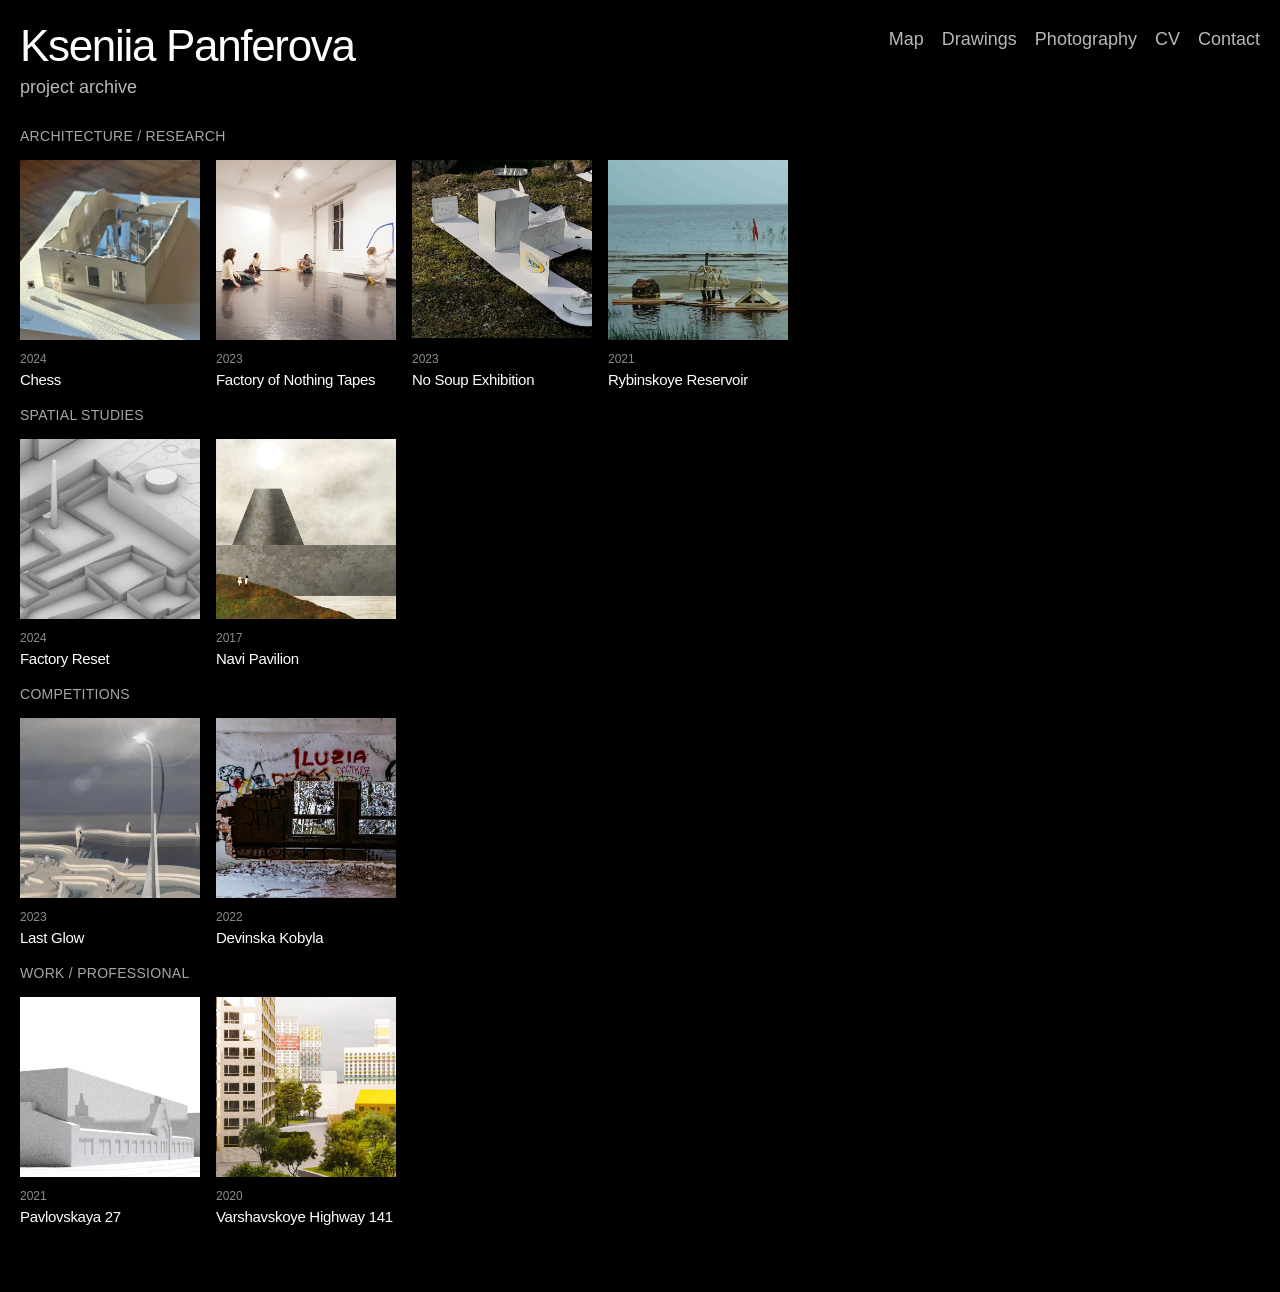
==== archive/index.html @ c4956ab9 "большой апдейт" ====
<!doctype html>
<html lang="en">
<head>
  <meta charset="utf-8">
  <meta name="viewport" content="width=device-width, initial-scale=1">
  <title>Archive — Kseniia Panferova</title>
  <link rel="stylesheet" href="../style.css">
</head>

<body class="archive-page">
  <header class="site-header">
    <div class="site-header-inner">
      <div class="site-brand">
        <h1 class="site-title"><a href="../">Kseniia Panferova</a></h1>
        <p class="site-subtitle">project archive</p>
      </div>

      <nav class="site-nav" aria-label="Main navigation">
        <a href="../">Map</a>
        <a href="../drawings.html">Drawings</a>
        <a href="../photography.html">Photography</a>
        <a href="../cv.html">CV</a>
        <a href="../contact.html">Contact</a>
      </nav>
    </div>
  </header>

  <main class="projects-root" id="projects-root" aria-label="Project archive"></main>

  <script src="../projects.js"></script>
  <script src="../archive.js"></script>
</body>
</html>
---- style.css ----
/* ========================= RESET / BASE ========================= */

* {
  box-sizing: border-box;
}

html,
body {
  margin: 0;
  padding: 0;
}

body {
  background: #000;
  color: #fff;
  font-family: Inter, Arial, Helvetica, sans-serif;
  font-weight: 400;
  line-height: 1.3;
  -webkit-font-smoothing: antialiased;
  text-rendering: optimizeLegibility;
  overflow-x: hidden;
}

img {
  display: block;
}

a {
  color: inherit;
  text-decoration: none;
}

button {
  font: inherit;
}

/* ========================= SHARED HEADER ========================= */

.site-header {
  position: relative;
  z-index: 20;
  padding: 24px 20px 20px;
}

.site-header-inner {
  display: flex;
  justify-content: space-between;
  align-items: flex-start;
  gap: 24px;
}

.site-brand {
  display: flex;
  flex-direction: column;
  gap: 4px;
}

.site-title {
  margin: 0;
  font-size: clamp(28px, 4vw, 44px);
  font-weight: 450;
  letter-spacing: -0.03em;
  line-height: 1;
}

.site-subtitle {
  margin: 4px 0 0;
  max-width: 560px;
  font-size: 18px;
  color: rgba(255, 255, 255, 0.72);
}

.site-nav {
  display: flex;
  align-items: flex-start;
  flex-wrap: wrap;
  justify-content: flex-end;
  gap: 18px;
  padding-top: 4px;
}

.site-nav a {
  font-size: 18px;
  font-weight: 450;
  opacity: 0.72;
  transition: opacity 0.2s ease;
}

.site-nav a:hover {
  opacity: 1;
}

/* ========================= HOME / INTEREST GRAPH ========================= */

.home-page {
  min-height: 100vh;
}

.interest-page {
  padding: 0 20px 40px;
}

.interest-intro {
  max-width: 760px;
  margin: 28px 0 24px;
}

.interest-intro p {
  margin: 0;
  font-size: clamp(22px, 3vw, 42px);
  font-weight: 420;
  letter-spacing: -0.035em;
  line-height: 1.05;
  color: rgba(255, 255, 255, 0.88);
}

.interest-layout {
  display: grid;
  grid-template-columns: minmax(0, 1fr) 360px;
  gap: 24px;
  align-items: stretch;
  min-height: 560px;
}

.interest-graph {
  position: relative;
  min-height: 620px;
  border: 1px solid rgba(255, 255, 255, 0.12);
  border-radius: 28px;
  overflow: hidden;
  background:
    radial-gradient(circle at 20% 20%, rgba(255, 255, 255, 0.12), transparent 26%),
    radial-gradient(circle at 78% 70%, rgba(255, 255, 255, 0.08), transparent 26%),
    #030303;
}

.graph-lines {
  position: absolute;
  inset: 0;
  width: 100%;
  height: 100%;
}

.graph-line {
  stroke: rgba(255, 255, 255, 0.18);
  stroke-width: 0.12;
  vector-effect: non-scaling-stroke;
}

.graph-nodes {
  position: absolute;
  inset: 0;
}

.interest-node {
  position: absolute;
  left: var(--x);
  top: var(--y);
  transform: translate(-50%, -50%);
  display: inline-flex;
  align-items: center;
  justify-content: center;
  max-width: 210px;
  min-height: 42px;
  padding: 12px 16px;
  border: 1px solid rgba(255, 255, 255, 0.34);
  border-radius: 999px;
  background: rgba(0, 0, 0, 0.58);
  color: #fff;
  cursor: pointer;
  text-align: center;
  backdrop-filter: blur(10px);
  -webkit-backdrop-filter: blur(10px);
  animation: floatNode 7s ease-in-out infinite;
  animation-delay: var(--delay);
  transition:
    background 0.2s ease,
    border-color 0.2s ease,
    opacity 0.2s ease,
    transform 0.2s ease;
}

.interest-node:hover,
.interest-node.is-active {
  background: rgba(255, 255, 255, 0.94);
  border-color: rgba(255, 255, 255, 0.94);
  color: #000;
  z-index: 5;
}

.interest-node:hover {
  transform: translate(-50%, -50%) scale(1.04);
}

.interest-node--small {
  font-size: 14px;
  min-height: 36px;
}

.interest-node--medium {
  font-size: 16px;
}

.interest-node--large {
  font-size: 20px;
  min-height: 52px;
  padding: 14px 20px;
}

.interest-node-label {
  display: block;
  line-height: 1.05;
  letter-spacing: -0.02em;
}

@keyframes floatNode {
  0%,
  100% {
    margin-top: calc(var(--float) * -0.45);
    margin-left: 0;
  }

  50% {
    margin-top: calc(var(--float) * 0.55);
    margin-left: calc(var(--float) * 0.35);
  }
}

.interest-panel {
  min-height: 620px;
  padding: 22px;
  border: 1px solid rgba(255, 255, 255, 0.16);
  border-radius: 28px;
  background: rgba(255, 255, 255, 0.055);
}

.panel-kicker,
.panel-projects h3 {
  margin: 0 0 12px;
  font-size: 12px;
  font-weight: 520;
  letter-spacing: 0.08em;
  text-transform: uppercase;
  color: rgba(255, 255, 255, 0.55);
}

.interest-panel h2 {
  margin: 0 0 14px;
  font-size: clamp(28px, 3vw, 42px);
  font-weight: 430;
  line-height: 1;
  letter-spacing: -0.04em;
}

.interest-panel p {
  margin: 0;
  font-size: 16px;
  line-height: 1.45;
  color: rgba(255, 255, 255, 0.78);
}

.panel-empty,
.panel-note {
  color: rgba(255, 255, 255, 0.62);
}

.panel-projects {
  margin-top: 28px;
}

.panel-project {
  display: grid;
  grid-template-columns: 48px minmax(0, 1fr);
  gap: 12px;
  padding: 12px 0;
  border-top: 1px solid rgba(255, 255, 255, 0.13);
}

.panel-project:hover .panel-project-title {
  text-decoration: underline;
  text-underline-offset: 3px;
}

.panel-project-year {
  font-size: 13px;
  color: rgba(255, 255, 255, 0.48);
}

.panel-project-title {
  font-size: 16px;
  line-height: 1.2;
}

/* ========================= ARCHIVE / PROJECT GRID ========================= */

.projects-root {
  padding: 8px 20px 48px;
}

.project-group {
  margin-bottom: 18px;
}

.project-group-title {
  margin: 0 0 14px;
  font-size: 14px;
  font-weight: 500;
  letter-spacing: 0.02em;
  text-transform: uppercase;
  color: rgba(255, 255, 255, 0.65);
}

.projects-grid {
  display: grid;
  grid-template-columns: repeat(4, 180px);
  gap: 16px;
  justify-content: start;
}

.project-card {
  display: block;
}

.project-card img {
  width: 100%;
  height: auto;
  background: rgba(255, 255, 255, 0.08);
}

.project-meta {
  margin-top: 8px;
}

.project-year {
  display: inline-block;
  margin-bottom: 4px;
  font-size: 12px;
  color: rgba(255, 255, 255, 0.55);
}

.project-card h2,
.project-card h3 {
  margin: 0;
  font-size: 15px;
  font-weight: 450;
  letter-spacing: -0.02em;
  line-height: 1.15;
}

/* ========================= PROJECT PAGE ========================= */

.project-header {
  position: fixed;
  top: 12px;
  left: 12px;
  z-index: 100;
  padding: 0;
  margin: 0;
}

.back-link {
  display: inline-block;
  color: #fff;
  text-decoration: none;
  font-size: 15px;
  font-weight: 500;
  line-height: 1;
  padding: 10px 12px;
  background: rgba(0, 0, 0, 0.72);
  border: 1px solid rgba(255, 255, 255, 0.18);
  border-radius: 999px;
  backdrop-filter: blur(8px);
  -webkit-backdrop-filter: blur(8px);
  transition: background 0.2s ease, border-color 0.2s ease, opacity 0.2s ease;
}

.back-link:hover {
  background: rgba(255, 255, 255, 0.12);
  border-color: rgba(255, 255, 255, 0.35);
}

.project-page {
  width: 100%;
  margin: 0;
  padding: 0;
}

.project-images {
  width: 100%;
  max-width: 1600px;
  margin: 0 auto;
  padding: 0;
  display: flex;
  flex-direction: column;
  row-gap: 4px;
}

.project-images img {
  width: 100%;
  max-width: 100%;
  height: auto;
  margin: 0;
  padding: 0;
}

/* ========================= SIMPLE CONTENT PAGES ========================= */

.cv-header {
  position: fixed;
  top: 16px;
  left: 16px;
  z-index: 100;
}

.cv-page,
.content-page {
  max-width: 820px;
  margin: 0 auto;
  padding: 80px 20px 48px;
}

.cv-title,
.content-title {
  margin: 0 0 32px;
  font-size: clamp(32px, 5vw, 56px);
  font-weight: 450;
  letter-spacing: -0.03em;
  line-height: 1;
}

.cv-section,
.content-section {
  margin-bottom: 32px;
}

.cv-section h2,
.content-section h2 {
  margin: 0 0 10px;
  font-size: 20px;
  font-weight: 500;
  color: rgba(255, 255, 255, 0.72);
}

.cv-section p,
.content-section p {
  margin: 0;
  font-size: 16px;
  line-height: 1.5;
}

/* ========================= RESPONSIVE ========================= */

@media (max-width: 900px) {
  .interest-layout {
    grid-template-columns: 1fr;
  }

  .interest-graph,
  .interest-panel {
    min-height: auto;
  }

  .interest-graph {
    height: 620px;
  }

  .interest-panel {
    padding: 20px;
  }
}

@media (max-width: 640px) {
  .site-header {
    padding: 18px 16px 16px;
  }

  .site-header-inner {
    flex-direction: column;
    align-items: flex-start;
  }

  .site-nav {
    justify-content: flex-start;
    gap: 14px;
    padding-top: 0;
  }

  .site-nav a {
    font-size: 16px;
  }

  .interest-page {
    padding: 0 16px 32px;
  }

  .interest-intro {
    margin-top: 20px;
  }

  .interest-layout {
    gap: 16px;
  }

  .interest-graph {
    height: 520px;
    border-radius: 22px;
  }

  .interest-node {
    max-width: 150px;
    padding: 9px 12px;
  }

  .interest-node--small,
  .interest-node--medium,
  .interest-node--large {
    font-size: 13px;
    min-height: 34px;
  }

  .interest-panel {
    border-radius: 22px;
  }

  .projects-root {
    padding: 0 16px 32px;
  }

  .projects-grid {
    display: grid;
    grid-template-columns: repeat(2, minmax(0, 1fr));
    gap: 12px;
    justify-content: stretch;
  }

  .project-card {
    width: auto;
    min-width: 0;
  }

  .project-card img {
    width: 100%;
    max-width: 100%;
    height: auto;
  }

  .project-meta {
    margin-top: 8px;
  }

  .project-card h2,
  .project-card h3 {
    font-size: 14px;
  }

  .project-header {
    top: 10px;
    left: 10px;
  }

  .back-link {
    font-size: 14px;
    padding: 9px 11px;
  }

  .cv-page,
  .content-page {
    padding: 72px 16px 36px;
  }
}

@media (prefers-reduced-motion: reduce) {
  .interest-node {
    animation: none;
  }
}
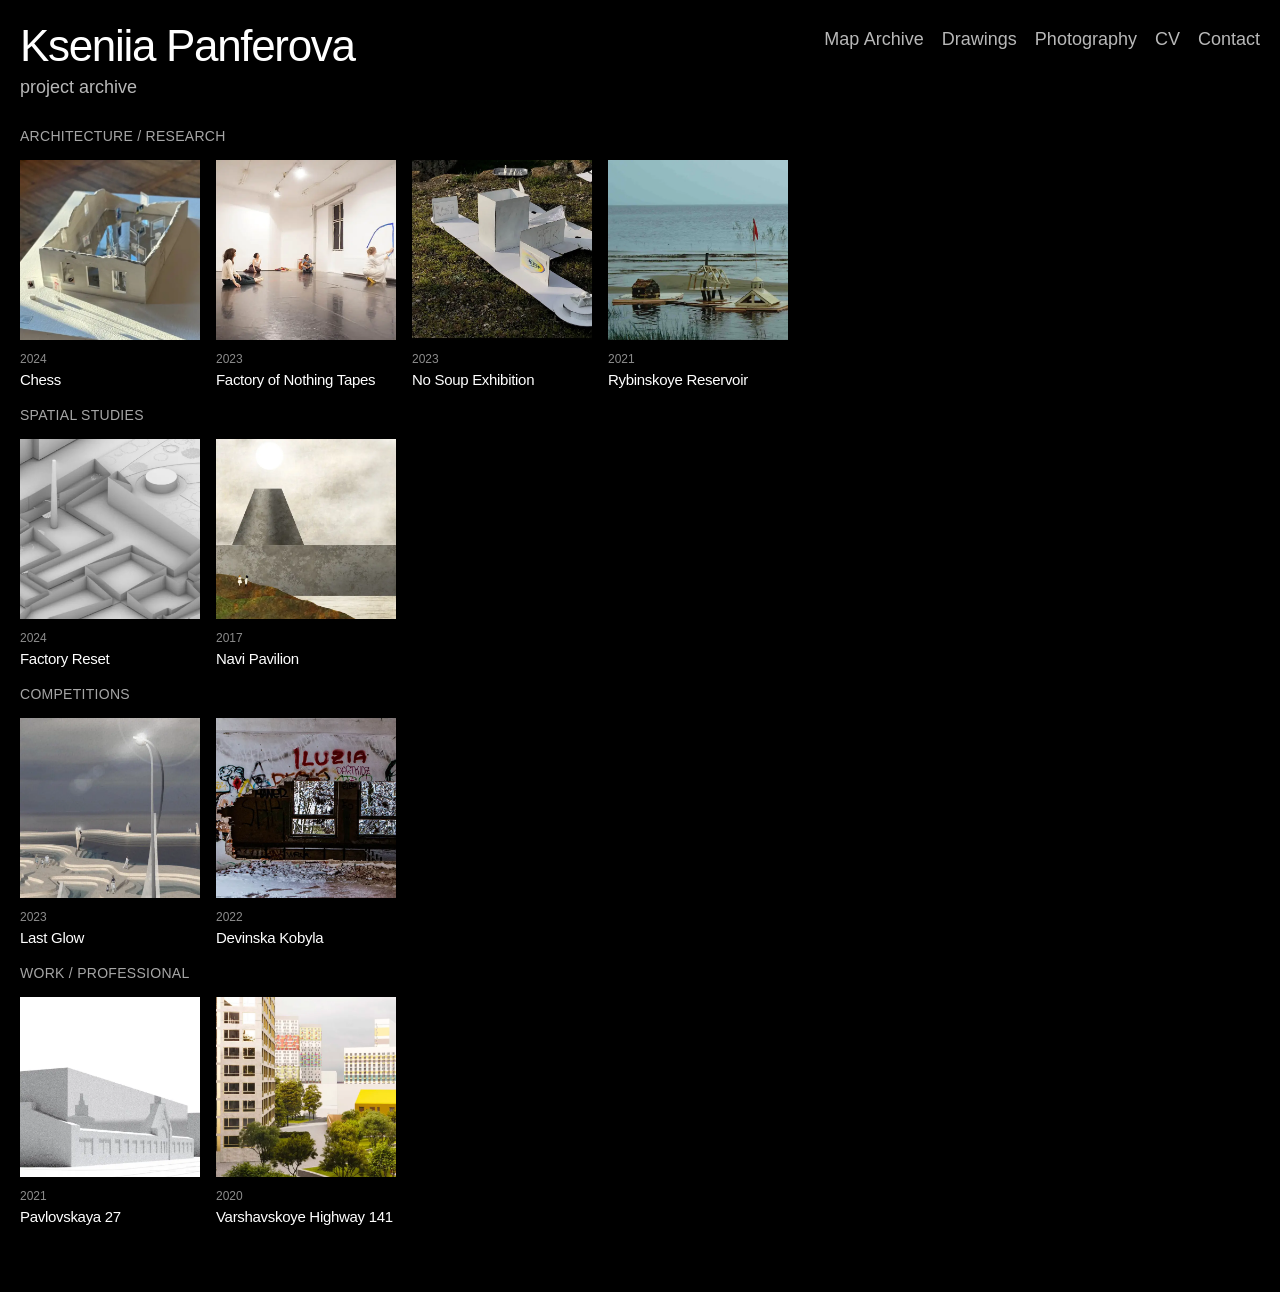
==== commit 038ca36c: "toggle" ====
--- a/archive/index.html
+++ b/archive/index.html
@@ -16,7 +16,11 @@
       </div>
 
       <nav class="site-nav" aria-label="Main navigation">
-        <a href="../">Map</a>
+        <div class="view-switcher" aria-label="Portfolio view">
+          <a class="view-switcher-link" href="../">Map</a>
+          <a class="view-switcher-link is-active" href="./" aria-current="page">Archive</a>
+        </div>
+
         <a href="../drawings.html">Drawings</a>
         <a href="../photography.html">Photography</a>
         <a href="../cv.html">CV</a>
--- a/style.css
+++ b/style.css
@@ -1,14 +1,8 @@
 /* ========================= RESET / BASE ========================= */
 
-* {
-  box-sizing: border-box;
-}
-
-html,
-body {
-  margin: 0;
-  padding: 0;
-}
+* { box-sizing: border-box; }
+
+html, body { margin: 0; padding: 0; }
 
 body {
   background: #000;
@@ -21,18 +15,9 @@
   overflow-x: hidden;
 }
 
-img {
-  display: block;
-}
-
-a {
-  color: inherit;
-  text-decoration: none;
-}
-
-button {
-  font: inherit;
-}
+img { display: block; }
+a { color: inherit; text-decoration: none; }
+button { font: inherit; }
 
 /* ========================= SHARED HEADER ========================= */
 
@@ -86,23 +71,17 @@
   transition: opacity 0.2s ease;
 }
 
-.site-nav a:hover {
-  opacity: 1;
-}
-
-/* ========================= HOME / INTEREST GRAPH ========================= */
-
-.home-page {
-  min-height: 100vh;
-}
-
-.interest-page {
-  padding: 0 20px 40px;
-}
+.site-nav a:hover { opacity: 1; }
+
+/* ========================= HOME / FULL-WIDTH INTEREST GRAPH ========================= */
+
+.home-page { min-height: 100vh; }
+
+.interest-page { padding: 0 20px 36px; }
 
 .interest-intro {
-  max-width: 760px;
-  margin: 28px 0 24px;
+  max-width: 820px;
+  margin: 28px 0 22px;
 }
 
 .interest-intro p {
@@ -115,23 +94,38 @@
 }
 
 .interest-layout {
-  display: grid;
-  grid-template-columns: minmax(0, 1fr) 360px;
-  gap: 24px;
-  align-items: stretch;
-  min-height: 560px;
+  position: relative;
+  display: block;
+  min-height: clamp(620px, calc(100vh - 210px), 860px);
 }
 
 .interest-graph {
   position: relative;
-  min-height: 620px;
-  border: 1px solid rgba(255, 255, 255, 0.12);
-  border-radius: 28px;
+  width: 100%;
+  min-height: clamp(620px, calc(100vh - 210px), 860px);
   overflow: hidden;
+  border: none;
+  border-radius: 0;
   background:
-    radial-gradient(circle at 20% 20%, rgba(255, 255, 255, 0.12), transparent 26%),
-    radial-gradient(circle at 78% 70%, rgba(255, 255, 255, 0.08), transparent 26%),
-    #030303;
+    radial-gradient(circle at 14% 22%, rgba(255, 255, 255, 0.13), transparent 18%),
+    radial-gradient(circle at 37% 13%, rgba(170, 190, 255, 0.08), transparent 23%),
+    radial-gradient(circle at 77% 28%, rgba(255, 255, 255, 0.10), transparent 22%),
+    radial-gradient(circle at 58% 78%, rgba(255, 220, 180, 0.06), transparent 26%),
+    radial-gradient(circle at 88% 86%, rgba(255, 255, 255, 0.07), transparent 20%),
+    linear-gradient(135deg, #020202 0%, #070707 46%, #000 100%);
+}
+
+.interest-graph::before {
+  content: "";
+  position: absolute;
+  inset: 0;
+  pointer-events: none;
+  background:
+    linear-gradient(rgba(255, 255, 255, 0.030) 1px, transparent 1px),
+    linear-gradient(90deg, rgba(255, 255, 255, 0.022) 1px, transparent 1px);
+  background-size: 72px 72px;
+  mask-image: radial-gradient(circle at 50% 50%, black, transparent 78%);
+  opacity: 0.32;
 }
 
 .graph-lines {
@@ -142,15 +136,27 @@
 }
 
 .graph-line {
-  stroke: rgba(255, 255, 255, 0.18);
-  stroke-width: 0.12;
+  stroke: rgba(255, 255, 255, 0.20);
+  stroke-width: 0.11;
   vector-effect: non-scaling-stroke;
-}
-
-.graph-nodes {
-  position: absolute;
-  inset: 0;
-}
+  opacity: 0.48;
+  transition: opacity 0.22s ease, stroke 0.22s ease, stroke-width 0.22s ease;
+}
+
+.graph-line--method { stroke-dasharray: 0; }
+.graph-line--material { stroke-dasharray: 4 4; }
+.graph-line--scale { stroke-dasharray: 1 5; }
+.graph-line--context { stroke-dasharray: 8 5; }
+.graph-line--tension { stroke-dasharray: 2 3; }
+.graph-line--medium { stroke-dasharray: 10 3 2 3; }
+
+.graph-line.is-active {
+  opacity: 0.95;
+  stroke: rgba(255, 255, 255, 0.72);
+  stroke-width: 0.18;
+}
+
+.graph-nodes { position: absolute; inset: 0; }
 
 .interest-node {
   position: absolute;
@@ -159,94 +165,108 @@
   transform: translate(-50%, -50%);
   display: inline-flex;
   align-items: center;
-  justify-content: center;
-  max-width: 210px;
-  min-height: 42px;
-  padding: 12px 16px;
-  border: 1px solid rgba(255, 255, 255, 0.34);
-  border-radius: 999px;
-  background: rgba(0, 0, 0, 0.58);
-  color: #fff;
+  gap: 8px;
+  width: auto;
+  height: auto;
+  max-width: 190px;
+  padding: 8px;
+  border: none;
+  border-radius: 0;
+  background: transparent;
+  color: rgba(255, 255, 255, 0.76);
   cursor: pointer;
-  text-align: center;
-  backdrop-filter: blur(10px);
-  -webkit-backdrop-filter: blur(10px);
-  animation: floatNode 7s ease-in-out infinite;
-  animation-delay: var(--delay);
-  transition:
-    background 0.2s ease,
-    border-color 0.2s ease,
-    opacity 0.2s ease,
-    transform 0.2s ease;
+  text-align: left;
+  animation: none;
+  transition: color 0.18s ease, opacity 0.18s ease, transform 0.18s ease;
+}
+
+.interest-node::before {
+  content: "";
+  flex: 0 0 auto;
+  width: 8px;
+  height: 8px;
+  border-radius: 50%;
+  background: rgba(255, 255, 255, 0.72);
+  box-shadow: 0 0 18px rgba(255, 255, 255, 0.16);
+  transition: width 0.18s ease, height 0.18s ease, background 0.18s ease, box-shadow 0.18s ease;
 }
 
 .interest-node:hover,
 .interest-node.is-active {
-  background: rgba(255, 255, 255, 0.94);
-  border-color: rgba(255, 255, 255, 0.94);
-  color: #000;
   z-index: 5;
-}
-
-.interest-node:hover {
-  transform: translate(-50%, -50%) scale(1.04);
-}
-
-.interest-node--small {
-  font-size: 14px;
-  min-height: 36px;
-}
-
-.interest-node--medium {
-  font-size: 16px;
-}
-
-.interest-node--large {
-  font-size: 20px;
-  min-height: 52px;
-  padding: 14px 20px;
-}
+  color: rgba(255, 255, 255, 1);
+}
+
+.interest-node:hover::before,
+.interest-node.is-active::before {
+  width: 10px;
+  height: 10px;
+  background: #fff;
+  box-shadow: 0 0 18px rgba(255, 255, 255, 0.34), 0 0 52px rgba(255, 255, 255, 0.16);
+}
+
+.interest-node.is-linked:not(.is-active) { color: rgba(255, 255, 255, 0.92); }
+
+.interest-node.is-linked:not(.is-active)::before {
+  background: rgba(255, 255, 255, 0.92);
+  box-shadow: 0 0 28px rgba(255, 255, 255, 0.20);
+}
+
+.interest-node--small { font-size: 12px; }
+.interest-node--small::before { width: 6px; height: 6px; }
+.interest-node--medium { font-size: 14px; }
+.interest-node--large { font-size: 15px; }
+.interest-node--large::before { width: 9px; height: 9px; }
 
 .interest-node-label {
   display: block;
+  max-width: 165px;
   line-height: 1.05;
-  letter-spacing: -0.02em;
-}
-
-@keyframes floatNode {
-  0%,
-  100% {
-    margin-top: calc(var(--float) * -0.45);
-    margin-left: 0;
-  }
-
-  50% {
-    margin-top: calc(var(--float) * 0.55);
-    margin-left: calc(var(--float) * 0.35);
-  }
+  letter-spacing: -0.025em;
 }
 
 .interest-panel {
-  min-height: 620px;
-  padding: 22px;
-  border: 1px solid rgba(255, 255, 255, 0.16);
-  border-radius: 28px;
-  background: rgba(255, 255, 255, 0.055);
+  position: absolute;
+  z-index: 30;
+  left: 0;
+  top: 0;
+  width: min(380px, calc(100vw - 48px));
+  max-height: min(560px, calc(100vh - 90px));
+  overflow: auto;
+  padding: 16px;
+  border: 1px solid rgba(255, 255, 255, 0.13);
+  border-radius: 0;
+  background: rgba(0, 0, 0, 0.76);
+  color: #fff;
+  backdrop-filter: blur(14px);
+  -webkit-backdrop-filter: blur(14px);
+  box-shadow: 0 18px 80px rgba(0, 0, 0, 0.42);
+  opacity: 0;
+  pointer-events: none;
+  visibility: hidden;
+  transition: opacity 0.16s ease, visibility 0.16s ease;
+}
+
+.interest-panel.is-active {
+  opacity: 1;
+  pointer-events: auto;
+  visibility: visible;
 }
 
 .panel-kicker,
+.panel-connections h3,
 .panel-projects h3 {
-  margin: 0 0 12px;
-  font-size: 12px;
+  margin: 0 0 10px;
+  font-size: 11px;
   font-weight: 520;
   letter-spacing: 0.08em;
   text-transform: uppercase;
-  color: rgba(255, 255, 255, 0.55);
+  color: rgba(255, 255, 255, 0.52);
 }
 
 .interest-panel h2 {
-  margin: 0 0 14px;
-  font-size: clamp(28px, 3vw, 42px);
+  margin: 0 0 10px;
+  font-size: 26px;
   font-weight: 430;
   line-height: 1;
   letter-spacing: -0.04em;
@@ -254,52 +274,80 @@
 
 .interest-panel p {
   margin: 0;
-  font-size: 16px;
-  line-height: 1.45;
-  color: rgba(255, 255, 255, 0.78);
+  font-size: 14px;
+  line-height: 1.42;
+  color: rgba(255, 255, 255, 0.76);
 }
 
 .panel-empty,
-.panel-note {
-  color: rgba(255, 255, 255, 0.62);
-}
-
-.panel-projects {
-  margin-top: 28px;
-}
-
-.panel-project {
+.panel-note { color: rgba(255, 255, 255, 0.62); }
+
+.panel-connections,
+.panel-projects { margin-top: 22px; }
+
+.panel-connection {
   display: grid;
-  grid-template-columns: 48px minmax(0, 1fr);
-  gap: 12px;
-  padding: 12px 0;
-  border-top: 1px solid rgba(255, 255, 255, 0.13);
-}
-
+  grid-template-columns: minmax(0, 1fr) auto;
+  gap: 6px 12px;
+  width: 100%;
+  padding: 11px 0;
+  border: 0;
+  border-top: 1px solid rgba(255, 255, 255, 0.12);
+  background: transparent;
+  color: inherit;
+  text-align: left;
+  cursor: pointer;
+}
+
+.panel-connection:hover .panel-connection-title,
 .panel-project:hover .panel-project-title {
   text-decoration: underline;
   text-underline-offset: 3px;
 }
 
-.panel-project-year {
-  font-size: 13px;
-  color: rgba(255, 255, 255, 0.48);
-}
-
-.panel-project-title {
-  font-size: 16px;
-  line-height: 1.2;
-}
+.panel-connection-title { font-size: 15px; line-height: 1.15; }
+
+.panel-connection-type {
+  align-self: start;
+  padding: 3px 7px;
+  border: 1px solid rgba(255, 255, 255, 0.16);
+  border-radius: 999px;
+  font-size: 9px;
+  letter-spacing: 0.06em;
+  text-transform: uppercase;
+  color: rgba(255, 255, 255, 0.56);
+}
+
+.panel-connection-label {
+  grid-column: 1 / -1;
+  font-size: 12px;
+  line-height: 1.35;
+  color: rgba(255, 255, 255, 0.64);
+}
+
+.panel-shared-projects {
+  grid-column: 1 / -1;
+  margin-top: 2px;
+  font-size: 11px;
+  line-height: 1.35;
+  color: rgba(255, 255, 255, 0.42);
+}
+
+.panel-project {
+  display: grid;
+  grid-template-columns: 44px minmax(0, 1fr);
+  gap: 10px;
+  padding: 10px 0;
+  border-top: 1px solid rgba(255, 255, 255, 0.12);
+}
+
+.panel-project-year { font-size: 12px; color: rgba(255, 255, 255, 0.46); }
+.panel-project-title { font-size: 14px; line-height: 1.2; }
 
 /* ========================= ARCHIVE / PROJECT GRID ========================= */
 
-.projects-root {
-  padding: 8px 20px 48px;
-}
-
-.project-group {
-  margin-bottom: 18px;
-}
+.projects-root { padding: 8px 20px 48px; }
+.project-group { margin-bottom: 18px; }
 
 .project-group-title {
   margin: 0 0 14px;
@@ -317,9 +365,7 @@
   justify-content: start;
 }
 
-.project-card {
-  display: block;
-}
+.project-card { display: block; }
 
 .project-card img {
   width: 100%;
@@ -327,9 +373,7 @@
   background: rgba(255, 255, 255, 0.08);
 }
 
-.project-meta {
-  margin-top: 8px;
-}
+.project-meta { margin-top: 8px; }
 
 .project-year {
   display: inline-block;
@@ -379,11 +423,7 @@
   border-color: rgba(255, 255, 255, 0.35);
 }
 
-.project-page {
-  width: 100%;
-  margin: 0;
-  padding: 0;
-}
+.project-page { width: 100%; margin: 0; padding: 0; }
 
 .project-images {
   width: 100%;
@@ -429,9 +469,7 @@
 }
 
 .cv-section,
-.content-section {
-  margin-bottom: 32px;
-}
+.content-section { margin-bottom: 32px; }
 
 .cv-section h2,
 .content-section h2 {
@@ -451,28 +489,13 @@
 /* ========================= RESPONSIVE ========================= */
 
 @media (max-width: 900px) {
-  .interest-layout {
-    grid-template-columns: 1fr;
-  }
-
-  .interest-graph,
-  .interest-panel {
-    min-height: auto;
-  }
-
-  .interest-graph {
-    height: 620px;
-  }
-
-  .interest-panel {
-    padding: 20px;
-  }
+  .interest-layout,
+  .interest-graph { min-height: 650px; }
+  .interest-node-label { max-width: 135px; }
 }
 
 @media (max-width: 640px) {
-  .site-header {
-    padding: 18px 16px 16px;
-  }
+  .site-header { padding: 18px 16px 16px; }
 
   .site-header-inner {
     flex-direction: column;
@@ -485,46 +508,36 @@
     padding-top: 0;
   }
 
-  .site-nav a {
-    font-size: 16px;
-  }
-
-  .interest-page {
-    padding: 0 16px 32px;
-  }
-
-  .interest-intro {
-    margin-top: 20px;
-  }
-
-  .interest-layout {
-    gap: 16px;
-  }
-
-  .interest-graph {
-    height: 520px;
-    border-radius: 22px;
-  }
-
-  .interest-node {
-    max-width: 150px;
-    padding: 9px 12px;
-  }
+  .site-nav a { font-size: 16px; }
+
+  .interest-page { padding: 0 16px 32px; }
+  .interest-intro { margin-top: 20px; }
+
+  .interest-layout,
+  .interest-graph { min-height: 560px; }
+
+  .interest-graph::before { background-size: 52px 52px; }
+
+  .interest-node { gap: 6px; padding: 5px; }
 
   .interest-node--small,
   .interest-node--medium,
-  .interest-node--large {
-    font-size: 13px;
-    min-height: 34px;
+  .interest-node--large { font-size: 11px; }
+
+  .interest-node-label { max-width: 96px; }
+
+  .interest-panel {
+    position: fixed;
+    left: 16px !important;
+    right: 16px;
+    bottom: 16px;
+    top: auto !important;
+    width: auto;
+    max-height: 54vh;
+    transform: none !important;
   }
 
-  .interest-panel {
-    border-radius: 22px;
-  }
-
-  .projects-root {
-    padding: 0 16px 32px;
-  }
+  .projects-root { padding: 0 16px 32px; }
 
   .projects-grid {
     display: grid;
@@ -533,10 +546,7 @@
     justify-content: stretch;
   }
 
-  .project-card {
-    width: auto;
-    min-width: 0;
-  }
+  .project-card { width: auto; min-width: 0; }
 
   .project-card img {
     width: 100%;
@@ -544,19 +554,12 @@
     height: auto;
   }
 
-  .project-meta {
-    margin-top: 8px;
-  }
+  .project-meta { margin-top: 8px; }
 
   .project-card h2,
-  .project-card h3 {
-    font-size: 14px;
-  }
-
-  .project-header {
-    top: 10px;
-    left: 10px;
-  }
+  .project-card h3 { font-size: 14px; }
+
+  .project-header { top: 10px; left: 10px; }
 
   .back-link {
     font-size: 14px;
@@ -564,13 +567,9 @@
   }
 
   .cv-page,
-  .content-page {
-    padding: 72px 16px 36px;
-  }
+  .content-page { padding: 72px 16px 36px; }
 }
 
 @media (prefers-reduced-motion: reduce) {
-  .interest-node {
-    animation: none;
-  }
-}
+  .interest-node { animation: none; }
+}
